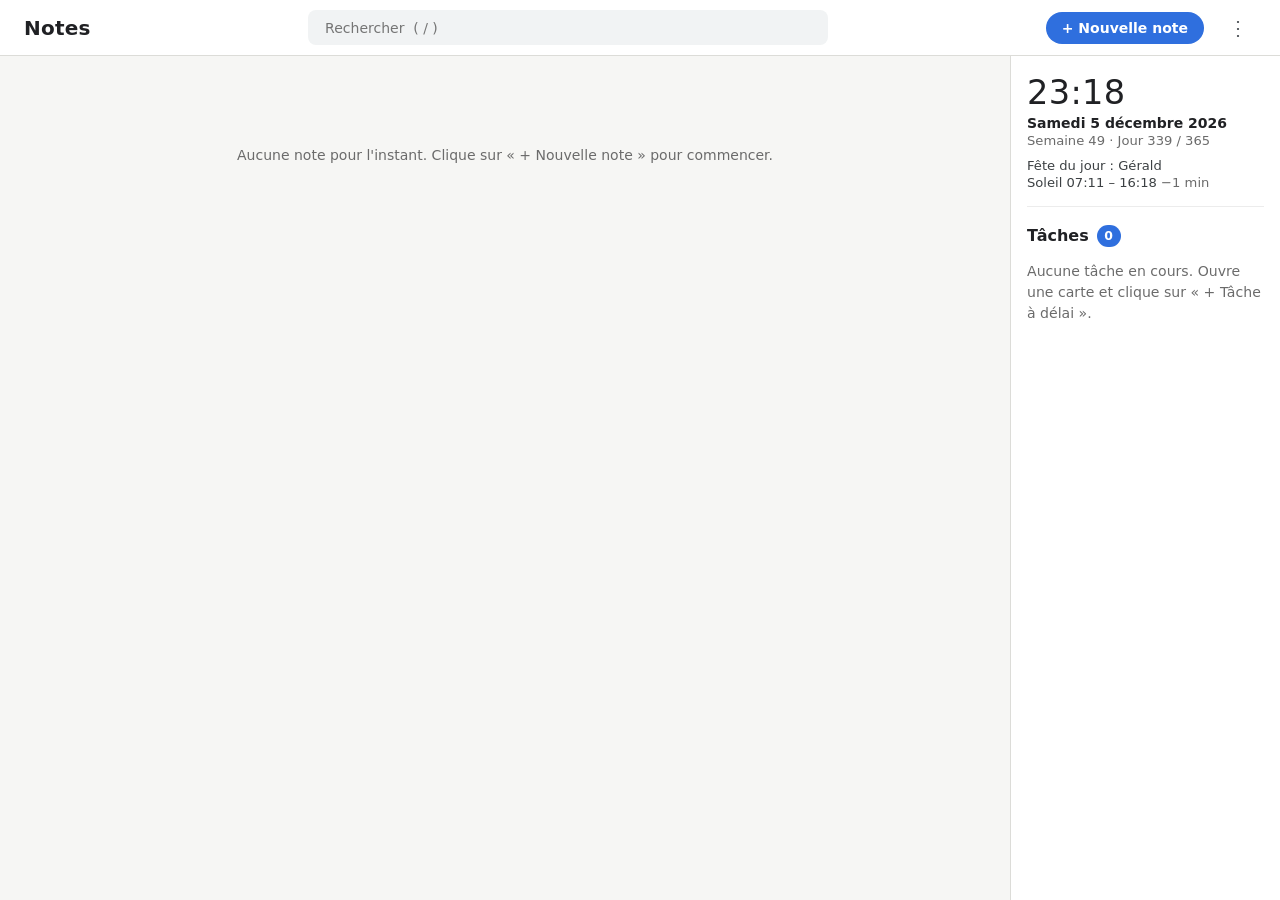
==== index.html @ e19d8d18 "Appli de prise de notes V2 (Keep / Todoist, hors ligne) - Grille de stickers façon Keep, glisser-dép" ====
<!DOCTYPE html>
<html lang="fr">
<head>
  <meta charset="utf-8">
  <meta name="viewport" content="width=device-width, initial-scale=1">
  <!-- Hors ligne garanti : le navigateur refuse toute connexion extérieure (aucun serveur,
       aucun CDN, aucune police ou image distante). Seuls les fichiers du dossier sont chargés. -->
  <meta http-equiv="Content-Security-Policy"
        content="default-src 'none'; script-src 'self'; style-src 'self'; img-src 'self' data: blob:; connect-src 'none'; font-src 'none'; frame-src 'none'; object-src 'none'; form-action 'none'; base-uri 'none'">
  <title>Notes</title>
  <link rel="stylesheet" href="css/style.css">
</head>
<body>
  <header class="topbar">
    <h1 class="app-title">Notes</h1>
    <div class="search">
      <input id="search" type="search" placeholder="Rechercher  ( / )" aria-label="Rechercher dans les notes" autocomplete="off">
    </div>
    <button id="btn-new-note" class="btn-primary" type="button">+ Nouvelle note</button>
    <div class="menu-wrap">
      <button id="btn-menu" class="btn-icon" type="button" title="Plus d'options"
              aria-label="Plus d'options" aria-haspopup="menu" aria-expanded="false">⋮</button>
      <div id="menu" class="menu" role="menu" hidden>
        <button type="button" class="menu-item" role="menuitem" data-action="export">Exporter les notes (JSON)</button>
        <button type="button" class="menu-item" role="menuitem" data-action="import">Importer une sauvegarde…</button>
        <div class="menu-section">
          <div class="menu-label" id="size-label">Taille des stickers</div>
          <div class="size-picker" role="radiogroup" aria-labelledby="size-label">
            <button type="button" class="size-opt" role="radio" data-size="small">Petit</button>
            <button type="button" class="size-opt" role="radio" data-size="medium">Moyen</button>
            <button type="button" class="size-opt" role="radio" data-size="large">Grand</button>
          </div>
        </div>
        <div id="menu-info" class="menu-info"></div>
      </div>
    </div>
    <input id="file-import" type="file" accept=".json,application/json" hidden>
  </header>

  <div class="layout">
    <main class="content">
      <div id="backup-reminder" class="banner banner-reminder" hidden>
        <span class="reminder-text"></span>
        <button type="button" class="banner-btn" data-action="export">Exporter maintenant</button>
        <button type="button" class="banner-btn banner-btn-muted" data-action="snooze">Plus tard</button>
      </div>
      <div id="banner" class="banner" hidden></div>
      <div id="filters" class="filters" role="toolbar" aria-label="Filtrer par étiquette" hidden></div>
      <p id="empty-state" class="empty-state" hidden>Aucune note pour l'instant.<br>Clique sur « + Nouvelle note » pour commencer.</p>
      <div id="grid" class="grid"></div>
    </main>

    <!-- Colonne de droite : encart date / heure / éphéméride (clock.js)
         puis toutes les tâches à délai (panel.js) -->
    <aside class="panel">
      <section id="clock" class="clock" aria-label="Date, heure et éphéméride"></section>
      <div id="panel" aria-label="Tâches de toutes les cartes"></div>
    </aside>
  </div>

  <!-- Modal d'édition : rempli par editor.js -->
  <div id="overlay" class="overlay" hidden></div>

  <!-- Scripts classiques (pas de modules ES : bloqués en file://). L'ordre compte. -->
  <script src="js/workdays.js"></script>
  <script src="js/store.js"></script>
  <script src="js/ephemeris.js"></script>
  <script src="js/layout.js"></script>
  <script src="js/ui.js"></script>
  <script src="js/drag.js"></script>
  <script src="js/editor.js"></script>
  <script src="js/panel.js"></script>
  <script src="js/backup.js"></script>
  <script src="js/clock.js"></script>
  <script src="js/app.js"></script>
</body>
</html>
---- css/style.css ----
/* ------------------------------------------------------------ base */
:root {
  --bg: #f6f6f4;
  --text: #202124;
  --muted: #6b6b6b;
  --border: #dcdcd8;
  --accent: #2f6fde;
  --radius: 10px;

  /* Couleurs des cartes */
  --c-default: #ffffff;
  --c-yellow:  #fff6c2;
  --c-green:   #e3f4d7;
  --c-blue:    #dbe8f4;
  --c-pink:    #f8e1e4;
  --c-purple:  #e8def4;
  --c-grey:    #ececec;


  --topbar-h: 56px;

  /* Taille des stickers (réglage Petit / Moyen / Grand, menu ⋮) */
  --card-w: 240px;
  --card-fs: 14px;
}
body[data-card-size=small] { --card-w: 200px; --card-fs: 13px; }
body[data-card-size=large] { --card-w: 300px; --card-fs: 16.5px; }

* { box-sizing: border-box; }

body {
  margin: 0;
  font-family: "Segoe UI", system-ui, -apple-system, sans-serif;
  font-size: 14px;
  color: var(--text);
  background: var(--bg);
}

/* ------------------------------------------------------------ barre du haut */
.topbar {
  position: sticky;
  top: 0;
  z-index: 10;
  display: flex;
  align-items: center;
  gap: 1rem;
  height: var(--topbar-h);
  padding: 0 1.5rem;
  background: #fff;
  border-bottom: 1px solid var(--border);
}

.app-title {
  margin: 0;
  font-size: 1.25rem;
  font-weight: 600;
  letter-spacing: .01em;
}

.btn-primary {
  margin-left: auto;
  padding: .5rem 1rem;
  font: inherit;
  font-weight: 600;
  color: #fff;
  background: var(--accent);
  border: none;
  border-radius: 999px;
  cursor: pointer;
}
.btn-primary:hover { filter: brightness(1.08); }
.btn-primary:focus-visible { outline: 2px solid var(--accent); outline-offset: 2px; }

/* ------------------------------------------------------------ bandeau */
.banner {
  margin: 0 0 1rem;
  padding: .7rem 1rem;
  border-radius: 8px;
  font-size: .92rem;
}
.banner-info  { background: #e8f0fd; color: #1d4d9e; }
.banner-warn  { background: #fff3d6; color: #7a5300; }
.banner-error { background: #fde4e4; color: #9b1c1c; }

/* ------------------------------------------------------------ grille */
.content { padding: 1.5rem; }

.empty-state {
  margin: 4rem auto;
  text-align: center;
  color: var(--muted);
  line-height: 1.6;
}

/* Les cartes sont positionnées en absolu par layout.js (transform). */
.grid { position: relative; }

.grid.animated .card { transition: transform .2s ease; }
.grid.animated .card.no-anim { transition: none; }

/* ------------------------------------------------------------ carte */
.card {
  position: absolute;
  top: 0;
  left: 0;
  width: var(--card-w);       /* lue par ui.js pour le placement */
  padding: .85em .95em;
  font-size: var(--card-fs);
  background: var(--c-default);
  border: 1px solid var(--border);
  border-radius: var(--radius);
  overflow-wrap: anywhere;
}
.card { cursor: pointer; }
.card:hover { box-shadow: 0 1px 4px rgba(0, 0, 0, .12); }
.card:focus-visible { outline: 2px solid var(--accent); outline-offset: 2px; }
.card input[type=checkbox] { cursor: pointer; width: 1em; height: 1em; }

.card.color-yellow { background: var(--c-yellow); border-color: transparent; }
.card.color-green  { background: var(--c-green);  border-color: transparent; }
.card.color-blue   { background: var(--c-blue);   border-color: transparent; }
.card.color-pink   { background: var(--c-pink);   border-color: transparent; }
.card.color-purple { background: var(--c-purple); border-color: transparent; }
.card.color-grey   { background: var(--c-grey);   border-color: transparent; }

.card-title {
  margin: 0 0 .4em;
  font-size: 1.15em;
  font-weight: 600;
}

.card-body { display: flex; flex-direction: column; gap: .3rem; }

.item-text-block {
  white-space: pre-wrap;
  line-height: 1.45;
}

.item-task {
  display: flex;
  align-items: flex-start;
  gap: .45rem;
  line-height: 1.45;
}
.item-task input { margin: .2rem 0 0; flex-shrink: 0; }
.item-task.done .item-text { color: var(--muted); text-decoration: line-through; }

.card-placeholder {
  margin: 0;
  color: var(--muted);
  font-style: italic;
}

.card-tags {
  display: flex;
  flex-wrap: wrap;
  gap: .3rem;
  margin-top: .6rem;
}
.tag {
  padding: .1em .6em;
  font: inherit;
  font-size: .88em;
  color: inherit;
  background: rgba(0, 0, 0, .07);
  border: none;
  border-radius: 999px;
}
button.tag { cursor: pointer; }
button.tag:hover { background: rgba(0, 0, 0, .14); }

/* ------------------------------------------------------------ modal d'édition */
body.modal-open { overflow: hidden; }

.overlay {
  position: fixed;
  inset: 0;
  z-index: 100;
  display: flex;
  align-items: flex-start;
  justify-content: center;
  padding: 10vh 1rem 2rem;
  background: rgba(32, 33, 36, .45);
}
.overlay[hidden] { display: none; }   /* sinon display:flex écrase l'attribut hidden */

.editor {
  display: flex;
  flex-direction: column;
  width: min(560px, 100%);
  max-height: 80vh;
  padding: 1rem 1.1rem .8rem;
  background: var(--c-default);
  border-radius: 12px;
  box-shadow: 0 8px 30px rgba(0, 0, 0, .25);
}
.editor.color-yellow { background: var(--c-yellow); }
.editor.color-green  { background: var(--c-green); }
.editor.color-blue   { background: var(--c-blue); }
.editor.color-pink   { background: var(--c-pink); }
.editor.color-purple { background: var(--c-purple); }
.editor.color-grey   { background: var(--c-grey); }

.editor-title {
  width: 100%;
  margin-bottom: .6rem;
  padding: .2rem 0;
  font: inherit;
  font-size: 1.15rem;
  font-weight: 600;
  color: inherit;
  background: transparent;
  border: none;
  outline: none;
}

.editor-items {
  display: flex;
  flex-direction: column;
  gap: .15rem;
  overflow-y: auto;
  min-height: 1rem;
}

.editor-item {
  display: flex;
  align-items: flex-start;
  gap: .45rem;
  padding: .1rem .2rem;
  border-radius: 6px;
}
.editor-item:hover,
.editor-item:focus-within { background: rgba(0, 0, 0, .04); }

.editor-item input[type=checkbox] { margin: .35rem 0 0; flex-shrink: 0; cursor: pointer; }

.editor-item-text {
  flex: 1;
  min-height: 1.6em;
  padding: .15rem 0;
  font: inherit;
  line-height: 1.45;
  color: inherit;
  background: transparent;
  border: none;
  outline: none;
  resize: none;
  overflow: hidden;
}
.editor-item.done .editor-item-text { color: var(--muted); text-decoration: line-through; }

.editor-item-del {
  flex-shrink: 0;
  width: 1.6rem;
  height: 1.6rem;
  font-size: 1.1rem;
  line-height: 1;
  color: var(--muted);
  background: none;
  border: none;
  border-radius: 50%;
  cursor: pointer;
  visibility: hidden;
}
.editor-item:hover .editor-item-del,
.editor-item:focus-within .editor-item-del { visibility: visible; }
.editor-item-del:hover { background: rgba(0, 0, 0, .08); color: var(--text); }

.editor-add {
  display: flex;
  gap: .2rem;
  margin: .5rem 0 0 -.8rem;   /* aligne le texte des boutons sur le contenu */
}

.editor-footer {
  display: flex;
  align-items: center;
  margin-top: .8rem;
  padding-top: .6rem;
  border-top: 1px solid rgba(0, 0, 0, .08);
}

/* ------------------------------------------------------------ boutons */
.btn-ghost,
.btn-secondary,
.btn-danger {
  padding: .4rem .8rem;
  font: inherit;
  border-radius: 6px;
  cursor: pointer;
}
/* Boutons texte simples, style Keep */
.btn-ghost { color: #5f6368; font-weight: 500; background: transparent; border: none; }
.btn-ghost:hover { color: var(--text); background: rgba(0, 0, 0, .06); }

.btn-secondary {
  margin-left: auto;
  font-weight: 600;
  background: transparent;
  border: none;
}
.btn-secondary:hover { background: rgba(0, 0, 0, .07); }

.btn-danger { color: #a32020; background: transparent; border: none; }
.btn-danger:hover { background: rgba(163, 32, 32, .08); }
.btn-danger.armed { color: #fff; background: #c62828; }

.btn-ghost:focus-visible,
.btn-secondary:focus-visible,
.btn-danger:focus-visible { outline: 2px solid var(--accent); outline-offset: 1px; }

/* ------------------------------------------------------------ mise en page 80 / 20 */
.layout {
  display: flex;
  align-items: flex-start;
}
.layout .content {
  flex: 1 1 80%;
  min-width: 0;            /* laisse la grille rétrécir */
}

.panel {
  flex: 0 0 20%;
  min-width: 270px;
  max-width: 400px;
  position: sticky;
  top: var(--topbar-h);
  height: calc(100vh - var(--topbar-h));
  overflow-y: auto;
  padding: 1rem 1rem 2rem;
  background: #fff;
  border-left: 1px solid var(--border);
}

.panel-title {
  display: flex;
  align-items: center;
  gap: .5rem;
  margin: 0 0 .8rem;
  font-size: 1rem;
  font-weight: 600;
}
.panel-count {
  min-width: 1.5rem;
  padding: 0 .45rem;
  font-size: .78rem;
  line-height: 1.4rem;
  text-align: center;
  color: #fff;
  background: var(--accent);
  border-radius: 999px;
}
.panel-empty { color: var(--muted); font-size: .88rem; line-height: 1.5; }

.panel-list {
  display: flex;
  flex-direction: column;
  gap: .5rem;
  margin: 0;
  padding: 0;
  list-style: none;
}

.panel-task {
  padding: .55rem .7rem .6rem;
  background: #fff;
  border: 1px solid #e0e0e0;
  border-radius: 8px;
}
.panel-task-main { display: flex; flex-direction: column; flex: 1; min-width: 0; }
.panel-task-text { font-weight: 600; overflow-wrap: anywhere; }
.panel-task-meta {
  display: flex;
  align-items: center;
  gap: .35rem;
  margin-top: .1rem;
  font-size: .78rem;
  color: var(--muted);
}
.panel-task.lvl-done .panel-task-text { font-weight: 400; color: var(--muted); text-decoration: line-through; }

.panel-done { margin-top: 1.2rem; }
.panel-done summary {
  margin-bottom: .6rem;
  font-size: .88rem;
  color: var(--muted);
  cursor: pointer;
  user-select: none;
}

.color-dot {
  flex-shrink: 0;
  width: .6rem;
  height: .6rem;
  background: var(--c-default);
  border: 1px solid rgba(0, 0, 0, .25);
  border-radius: 50%;
}
.color-dot.color-yellow { background: var(--c-yellow); }
.color-dot.color-green  { background: var(--c-green); }
.color-dot.color-blue   { background: var(--c-blue); }
.color-dot.color-pink   { background: var(--c-pink); }
.color-dot.color-purple { background: var(--c-purple); }
.color-dot.color-grey   { background: var(--c-grey); }

/* ------------------------------------------------------------ tâches à délai (commun) */
.dl-row {
  display: flex;
  align-items: flex-start;
  gap: .45rem;
}
.dl-row input[type=checkbox] { margin: .2rem 0 0; flex-shrink: 0; cursor: pointer; }

/* Pastille d'urgence : couleur selon les jours ouvrés restants */
.dl-label {
  flex-shrink: 0;
  margin-left: auto;
  padding: 0 .55em;
  font-size: .84em;
  font-weight: 600;
  line-height: 1.65em;
  white-space: nowrap;
  color: #5f6368;
  background: rgba(0, 0, 0, .06);
  border-radius: 999px;
}
.lvl-soon   .dl-label { color: #b06000; background: #feefc3; }   /* J-2 à J-4 */
.lvl-urgent .dl-label { color: #c5221f; background: #fce8e6; }   /* J-1, jour J */
.lvl-late   .dl-label { color: #fff;    background: #c5221f; }   /* retard */
.lvl-done   .dl-label { font-weight: 400; color: #80868b; background: transparent; }

/* Dans une carte de la grille : bloc mis en évidence */
.item-deadline {
  margin: .15rem 0;
  padding: .4rem .5rem .45rem;
  background: rgba(0, 0, 0, .04);
  border-radius: 6px;
}
.item-deadline .item-text { font-weight: 600; }
.item-deadline.lvl-done { background: transparent; }
.item-deadline.lvl-done .item-text { font-weight: 400; color: var(--muted); text-decoration: line-through; }

/* Dans l'éditeur */
.editor-item-deadline {
  flex-wrap: wrap;
  margin: .15rem 0;
  padding: .3rem .4rem .4rem;
  background: rgba(0, 0, 0, .04);
}
.editor-item-deadline:hover,
.editor-item-deadline:focus-within { background: rgba(0, 0, 0, .07); }
.editor-item-deadline .editor-item-text { font-weight: 600; }
.editor-item-deadline .dl-label { margin-left: 0; margin-top: .1rem; }

.editor-dl-days {
  width: 3.4rem;
  margin-top: .05rem;
  padding: .1rem .25rem;
  font: inherit;
  font-size: .85rem;
  background: rgba(255, 255, 255, .8);
  border: 1px solid rgba(0, 0, 0, .15);
  border-radius: 4px;
}
.editor-dl-unit { margin-top: .2rem; font-size: .85rem; color: var(--muted); }

/* Formulaire « mode tâche » */
.dl-form {
  display: flex;
  flex-direction: column;
  gap: .45rem;
  margin-top: .6rem;
  padding: .7rem;
  background: rgba(0, 0, 0, .04);
  border-radius: 8px;
}
.dl-form[hidden] { display: none; }
.dl-form-text {
  padding: .35rem .5rem;
  font: inherit;
  font-weight: 600;
  border: 1px solid rgba(0, 0, 0, .15);
  border-radius: 6px;
}
.dl-form-line {
  display: flex;
  align-items: center;
  gap: .5rem;
  flex-wrap: wrap;
}
.dl-form-days {
  width: 4.2rem;
  padding: .3rem .4rem;
  font: inherit;
  border: 1px solid rgba(0, 0, 0, .15);
  border-radius: 6px;
}
.dl-form-unit { color: var(--muted); }
.dl-form-preview { font-weight: 600; color: var(--accent); }
.dl-form-line .btn-primary { margin-left: auto; }
.dl-form-line .btn-secondary { margin-left: 0; }
.dl-form-error { color: #a32020; font-size: .85rem; }
.dl-form-error:empty { display: none; }

.btn-small { padding: .3rem .8rem; font-size: .88rem; }

.btn-deadline[hidden] { display: none; }

/* ------------------------------------------------------------ palette de couleurs */
.editor-palette {
  display: flex;
  gap: .3rem;
  margin-right: .6rem;
}
.swatch {
  width: 24px;
  height: 24px;
  padding: 0;
  background: var(--c-default);
  border: 1px solid rgba(0, 0, 0, .18);
  border-radius: 50%;
  cursor: pointer;
}
.swatch.color-yellow { background: var(--c-yellow); }
.swatch.color-green  { background: var(--c-green); }
.swatch.color-blue   { background: var(--c-blue); }
.swatch.color-pink   { background: var(--c-pink); }
.swatch.color-purple { background: var(--c-purple); }
.swatch.color-grey   { background: var(--c-grey); }
.swatch:hover { border-color: rgba(0, 0, 0, .55); }
.swatch.selected { border: 2px solid #5f6368; }
.swatch:focus-visible { outline: 2px solid var(--accent); outline-offset: 2px; }

/* ------------------------------------------------------------ menu ⋮ */
.menu-wrap { position: relative; }

.btn-icon {
  width: 36px;
  height: 36px;
  font-size: 1.25rem;
  line-height: 1;
  color: #5f6368;
  background: transparent;
  border: none;
  border-radius: 50%;
  cursor: pointer;
}
.btn-icon:hover,
.btn-icon[aria-expanded=true] { background: rgba(0, 0, 0, .07); }
.btn-icon:focus-visible { outline: 2px solid var(--accent); outline-offset: 1px; }

.menu {
  position: absolute;
  top: calc(100% + 6px);
  right: 0;
  z-index: 50;
  min-width: 260px;
  padding: .35rem 0;
  background: #fff;
  border-radius: 8px;
  box-shadow: 0 2px 10px rgba(0, 0, 0, .2);
}
.menu[hidden] { display: none; }
.menu-item {
  display: block;
  width: 100%;
  padding: .55rem 1rem;
  font: inherit;
  text-align: left;
  color: var(--text);
  background: none;
  border: none;
  cursor: pointer;
}
.menu-item:hover,
.menu-item:focus-visible { background: rgba(0, 0, 0, .06); outline: none; }
.menu-info {
  margin-top: .3rem;
  padding: .5rem 1rem .3rem;
  font-size: .8rem;
  color: var(--muted);
  border-top: 1px solid #eee;
}

/* ------------------------------------------------------------ bandeaux avec actions */
.banner {
  display: flex;
  align-items: center;
  flex-wrap: wrap;
  gap: .4rem .8rem;
}
.banner[hidden] { display: none; }
.banner-text,
.reminder-text { flex: 1 1 auto; }
.banner-success  { background: #e6f4ea; color: #137333; }
.banner-reminder { background: #fff; color: var(--text); border: 1px solid var(--border); }

.banner-btn {
  padding: .3rem .7rem;
  font: inherit;
  font-weight: 600;
  color: var(--accent);
  background: transparent;
  border: none;
  border-radius: 6px;
  cursor: pointer;
}
.banner-btn:hover { background: rgba(0, 0, 0, .06); }
.banner-btn-muted { font-weight: 500; color: #5f6368; }
.banner-close {
  width: 1.8rem;
  height: 1.8rem;
  font-size: 1.1rem;
  line-height: 1;
  color: inherit;
  background: none;
  border: none;
  border-radius: 50%;
  opacity: .7;
  cursor: pointer;
}
.banner-close:hover { opacity: 1; background: rgba(0, 0, 0, .07); }

/* ------------------------------------------------------------ boîte de confirmation */
.dialog-overlay { z-index: 200; align-items: center; padding-top: 0; }
.dialog {
  width: min(440px, 100%);
  padding: 1.2rem 1.3rem 1rem;
  background: #fff;
  border-radius: 12px;
  box-shadow: 0 8px 30px rgba(0, 0, 0, .25);
}
.dialog-title { margin: 0 0 .6rem; font-size: 1.1rem; font-weight: 600; }
.dialog-msg { margin: 0 0 .4rem; line-height: 1.5; }
.dialog-detail { margin: 0; font-size: .88rem; color: var(--muted); }
.dialog-footer {
  display: flex;
  justify-content: flex-end;
  gap: .5rem;
  margin-top: 1.2rem;
}
.dialog-footer .btn-secondary { margin-left: 0; }
.btn-danger-solid {
  padding: .45rem 1rem;
  font: inherit;
  font-weight: 600;
  color: #fff;
  background: #c5221f;
  border: none;
  border-radius: 6px;
  cursor: pointer;
}
.btn-danger-solid:hover { filter: brightness(1.08); }
.btn-danger-solid:focus-visible { outline: 2px solid var(--accent); outline-offset: 2px; }

/* ------------------------------------------------------------ recherche */
.search { flex: 1 1 auto; display: flex; justify-content: center; }
.search input {
  width: min(520px, 100%);
  padding: .55rem 1rem;
  font: inherit;
  background: #f1f3f4;
  border: 1px solid transparent;
  border-radius: 8px;
  outline: none;
}
.search input:focus { background: #fff; border-color: var(--border); box-shadow: 0 1px 3px rgba(0, 0, 0, .12); }
.topbar .btn-primary { margin-left: 0; }

/* ------------------------------------------------------------ filtres par étiquette */
.filters {
  display: flex;
  flex-wrap: wrap;
  gap: .4rem;
  margin-bottom: 1rem;
}
.filters[hidden] { display: none; }
.filter-chip {
  display: inline-flex;
  align-items: center;
  gap: .35rem;
  padding: .3rem .8rem;
  font: inherit;
  font-size: .85rem;
  color: #3c4043;
  background: #fff;
  border: 1px solid var(--border);
  border-radius: 999px;
  cursor: pointer;
}
.filter-chip:hover { background: #f1f3f4; }
.filter-chip.active { color: #1d4d9e; background: #e8f0fd; border-color: #c4d7f8; font-weight: 600; }
.filter-count { font-size: .75rem; color: var(--muted); font-weight: 400; }
.filter-chip:focus-visible { outline: 2px solid var(--accent); outline-offset: 1px; }

/* ------------------------------------------------------------ étiquettes dans l'éditeur */
.editor-tags {
  display: flex;
  flex-wrap: wrap;
  align-items: center;
  gap: .35rem;
  margin-top: .6rem;
}
.editor-tags-list { display: contents; }
.tag-editable {
  display: inline-flex;
  align-items: center;
  gap: .15rem;
  padding-right: .2rem;
}
.tag-remove {
  width: 1.1rem;
  height: 1.1rem;
  padding: 0;
  font-size: .85rem;
  line-height: 1;
  color: #5f6368;
  background: none;
  border: none;
  border-radius: 50%;
  cursor: pointer;
}
.tag-remove:hover { color: var(--text); background: rgba(0, 0, 0, .1); }
.tag-input {
  width: 9rem;
  padding: .2rem .4rem;
  font: inherit;
  font-size: .85rem;
  color: inherit;
  background: transparent;
  border: none;
  border-radius: 4px;
  outline: none;
}
.tag-input:focus { background: rgba(0, 0, 0, .05); }

/* ------------------------------------------------------------ glisser-déposer des cartes */
body.is-dragging { user-select: none; cursor: grabbing; }
.grid.animated .card.dragging,
.card.dragging {
  z-index: 30;
  cursor: grabbing;
  transition: none;
  box-shadow: 0 8px 24px rgba(0, 0, 0, .22);
  opacity: .95;
}

/* ------------------------------------------------------------ déplacer une ligne */
.editor-items { margin-left: -1rem; padding-left: 1rem; }  /* marge pour la poignée */
.editor-item { position: relative; }
.drag-handle {
  position: absolute;
  left: -.95rem;
  top: .3rem;
  width: .9rem;
  text-align: center;
  font-size: .8rem;
  line-height: 1.2;
  letter-spacing: -.15em;
  color: #9aa0a6;
  cursor: grab;
  user-select: none;
  visibility: hidden;
  touch-action: none;
}
.editor-item:hover .drag-handle,
.editor-item.row-dragging .drag-handle { visibility: visible; }
.drag-handle:hover { color: #3c4043; }
.editor-item.row-dragging {
  position: relative;
  z-index: 1;
  background: #fff;
  box-shadow: 0 2px 8px rgba(0, 0, 0, .18);
  cursor: grabbing;
}

/* ------------------------------------------------------------ archives */
.filter-archives { margin-left: auto; }
.filter-back { font-weight: 600; }
.view-title {
  align-self: center;
  margin: 0 .6rem 0 .2rem;
  font-size: 1rem;
  font-weight: 600;
}
.editor-footer .btn-ghost { margin-right: .2rem; }

/* Repère bref sur l'élément ouvert depuis le panneau des tâches */
@keyframes flash-row { from { background: #fff3c4; } to { background: transparent; } }
.editor-item.flash { animation: flash-row 1.2s ease-out; }
.panel-task { cursor: pointer; }
.panel-task:hover { border-color: #c8c8c8; box-shadow: 0 1px 3px rgba(0, 0, 0, .08); }
.panel-task:focus-visible { outline: 2px solid var(--accent); outline-offset: 1px; }

/* ------------------------------------------------------------ réglage de taille (menu ⋮) */
.menu-section { padding: .5rem 1rem .4rem; border-top: 1px solid #eee; margin-top: .3rem; }
.menu-label { margin-bottom: .4rem; font-size: .8rem; color: var(--muted); }
.size-picker {
  display: flex;
  padding: 2px;
  background: #f1f3f4;
  border-radius: 8px;
}
.size-opt {
  flex: 1;
  padding: .35rem 0;
  font: inherit;
  font-size: .88rem;
  color: #3c4043;
  background: transparent;
  border: none;
  border-radius: 6px;
  cursor: pointer;
}
.size-opt:hover { background: rgba(0, 0, 0, .05); }
.size-opt.active { font-weight: 600; color: var(--text); background: #fff; box-shadow: 0 1px 2px rgba(0, 0, 0, .15); }
.size-opt:focus-visible { outline: 2px solid var(--accent); outline-offset: 1px; }
.menu-section + .menu-info { margin-top: 0; }

/* ------------------------------------------------------------ encart date / heure / éphéméride */
.clock {
  margin: 0 0 1.1rem;
  padding: .2rem 0 1rem;
  border-bottom: 1px solid #ececec;
}
.clock-time {
  font-size: 2.1rem;
  font-weight: 300;
  line-height: 1.1;
  letter-spacing: .01em;
  font-variant-numeric: tabular-nums;
}
.clock-date { margin-top: .2rem; font-weight: 600; }
.clock-week { margin-top: .1rem; font-size: .82rem; color: var(--muted); }
.clock-eph {
  display: flex;
  flex-direction: column;
  gap: .15rem;
  margin-top: .6rem;
  font-size: .82rem;
  color: #3c4043;
}
.clock-holiday { font-weight: 600; color: #b06000; }
.clock-special { font-weight: 600; color: var(--accent); }
.clock-sun { font-variant-numeric: tabular-nums; }
.clock-delta { color: var(--muted); }
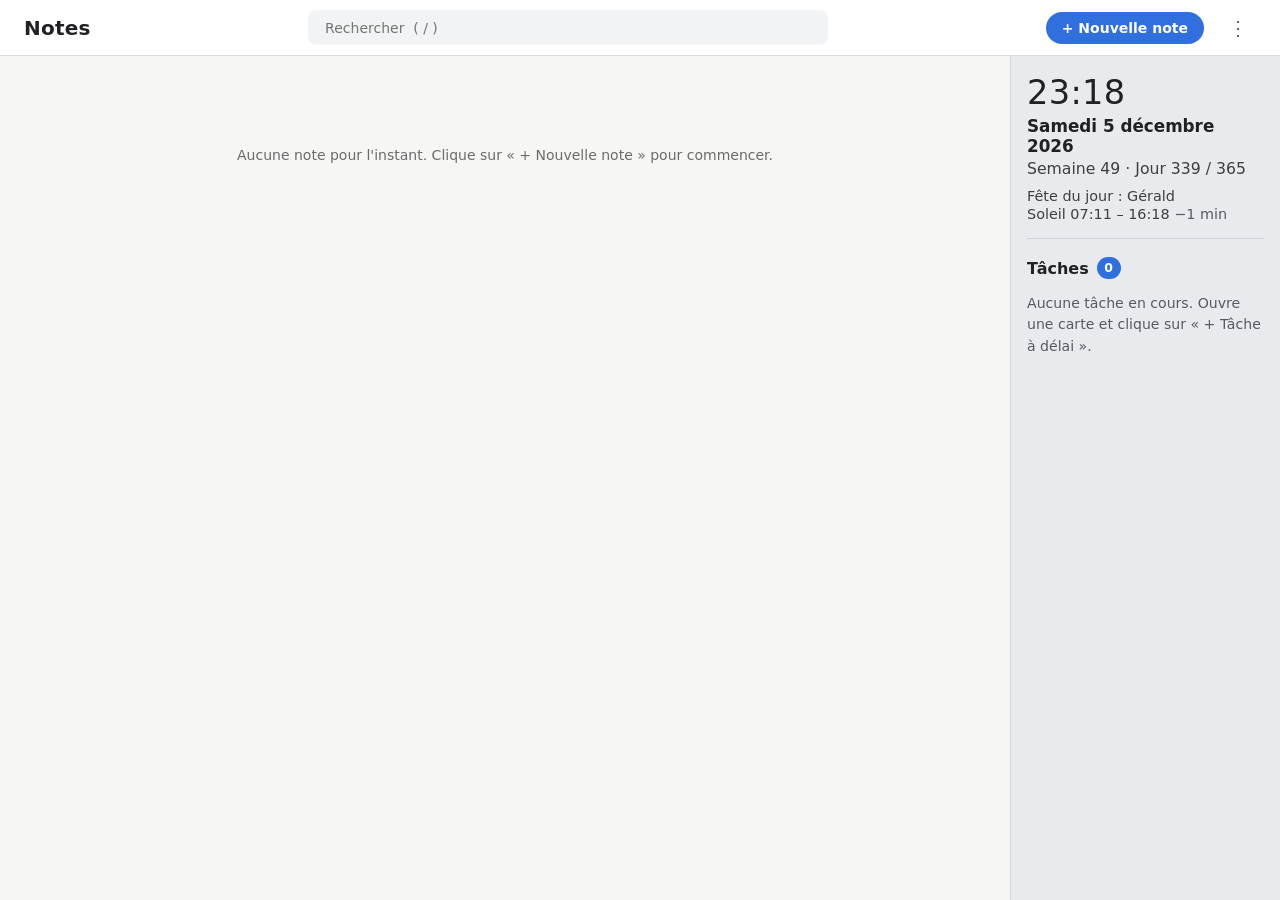
==== commit d59f1e08: "Gras et italique (Ctrl+B / Ctrl+I), visibles pendant la saisie - Lignes du modal en zones de texte e" ====
--- a/index.html
+++ b/index.html
@@ -17,12 +17,14 @@
       <input id="search" type="search" placeholder="Rechercher  ( / )" aria-label="Rechercher dans les notes" autocomplete="off">
     </div>
     <button id="btn-new-note" class="btn-primary" type="button">+ Nouvelle note</button>
+    <span id="autosave-status" class="autosave-status" hidden></span>
     <div class="menu-wrap">
       <button id="btn-menu" class="btn-icon" type="button" title="Plus d'options"
               aria-label="Plus d'options" aria-haspopup="menu" aria-expanded="false">⋮</button>
       <div id="menu" class="menu" role="menu" hidden>
         <button type="button" class="menu-item" role="menuitem" data-action="export">Exporter les notes (JSON)</button>
         <button type="button" class="menu-item" role="menuitem" data-action="import">Importer une sauvegarde…</button>
+        <div id="autosave-section" class="menu-section"></div>
         <div class="menu-section">
           <div class="menu-label" id="size-label">Taille des stickers</div>
           <div class="size-picker" role="radiogroup" aria-labelledby="size-label">
@@ -63,6 +65,7 @@
 
   <!-- Scripts classiques (pas de modules ES : bloqués en file://). L'ordre compte. -->
   <script src="js/workdays.js"></script>
+  <script src="js/richtext.js"></script>
   <script src="js/store.js"></script>
   <script src="js/ephemeris.js"></script>
   <script src="js/layout.js"></script>
@@ -72,6 +75,7 @@
   <script src="js/panel.js"></script>
   <script src="js/backup.js"></script>
   <script src="js/clock.js"></script>
+  <script src="js/filesync.js"></script>
   <script src="js/app.js"></script>
 </body>
 </html>
--- a/css/style.css
+++ b/css/style.css
@@ -20,11 +20,11 @@
   --topbar-h: 56px;
 
   /* Taille des stickers (réglage Petit / Moyen / Grand, menu ⋮) */
-  --card-w: 240px;
-  --card-fs: 14px;
-}
-body[data-card-size=small] { --card-w: 200px; --card-fs: 13px; }
-body[data-card-size=large] { --card-w: 300px; --card-fs: 16.5px; }
+  --card-w: 290px;
+  --card-fs: 16px;
+}
+body[data-card-size=small] { --card-w: 240px; --card-fs: 14.5px; }
+body[data-card-size=large] { --card-w: 360px; --card-fs: 18.5px; }
 
 * { box-sizing: border-box; }
 
@@ -236,17 +236,25 @@
 
 .editor-item-text {
   flex: 1;
-  min-height: 1.6em;
+  min-width: 0;
+  min-height: 1.45em;
   padding: .15rem 0;
   font: inherit;
   line-height: 1.45;
   color: inherit;
-  background: transparent;
-  border: none;
+  white-space: pre-wrap;          /* sauts de ligne et espaces conservés */
+  overflow-wrap: anywhere;
   outline: none;
-  resize: none;
-  overflow: hidden;
-}
+  cursor: text;
+}
+.editor-item-text:empty::before {  /* texte d'aide (« Texte », « Tâche ») */
+  content: attr(data-placeholder);
+  color: #9aa0a6;
+  pointer-events: none;
+}
+.editor-item-text b, .editor-item-text strong { font-weight: 700; }
+.editor-item-deadline .editor-item-text b,
+.editor-item-deadline .editor-item-text strong { font-weight: 800; }
 .editor-item.done .editor-item-text { color: var(--muted); text-decoration: line-through; }
 
 .editor-item-del {
@@ -328,8 +336,8 @@
   height: calc(100vh - var(--topbar-h));
   overflow-y: auto;
   padding: 1rem 1rem 2rem;
-  background: #fff;
-  border-left: 1px solid var(--border);
+  background: #e8eaed;
+  border-left: 1px solid #d5d8dc;
 }
 
 .panel-title {
@@ -821,7 +829,7 @@
 .clock {
   margin: 0 0 1.1rem;
   padding: .2rem 0 1rem;
-  border-bottom: 1px solid #ececec;
+  border-bottom: 1px solid #cfd3d8;
 }
 .clock-time {
   font-size: 2.1rem;
@@ -830,17 +838,49 @@
   letter-spacing: .01em;
   font-variant-numeric: tabular-nums;
 }
-.clock-date { margin-top: .2rem; font-weight: 600; }
-.clock-week { margin-top: .1rem; font-size: .82rem; color: var(--muted); }
+.clock-date { margin-top: .25rem; font-size: 1.05rem; font-weight: 600; }
+.clock-week { margin-top: .2rem; font-size: .98rem; font-weight: 500; color: #3c4043; }
 .clock-eph {
   display: flex;
   flex-direction: column;
   gap: .15rem;
   margin-top: .6rem;
-  font-size: .82rem;
+  font-size: .9rem;
   color: #3c4043;
 }
 .clock-holiday { font-weight: 600; color: #b06000; }
 .clock-special { font-weight: 600; color: var(--accent); }
 .clock-sun { font-variant-numeric: tabular-nums; }
 .clock-delta { color: var(--muted); }
+
+/* ------------------------------------------------------------ sauvegarde automatique */
+.autosave-status {
+  font-size: .8rem;
+  color: var(--muted);
+  white-space: nowrap;
+}
+.autosave-status[hidden] { display: none; }
+.autosave-status.error { color: #c5221f; font-weight: 600; }
+.autosave-resume {
+  padding: .3rem .7rem;
+  font: inherit;
+  font-weight: 600;
+  color: #b06000;
+  background: #feefc3;
+  border: none;
+  border-radius: 999px;
+  cursor: pointer;
+}
+.autosave-resume:hover { filter: brightness(.97); }
+.menu-note { padding: 0 0 .35rem; font-size: .82rem; color: #3c4043; overflow-wrap: anywhere; }
+#autosave-section .menu-item { padding-left: 0; padding-right: 0; }
+.menu-item-muted { color: var(--muted); }
+
+/* Colonne de droite grise : textes secondaires un peu plus contrastés */
+.panel .panel-empty,
+.panel .panel-done summary,
+.panel .clock-delta { color: #555b61; }
+.panel-task { border-color: #d9dce0; }
+
+/* Gras dans un texte déjà en gras (tâches à délai) : un cran au-dessus */
+.item-deadline .item-text strong, .panel-task-text strong { font-weight: 800; }
